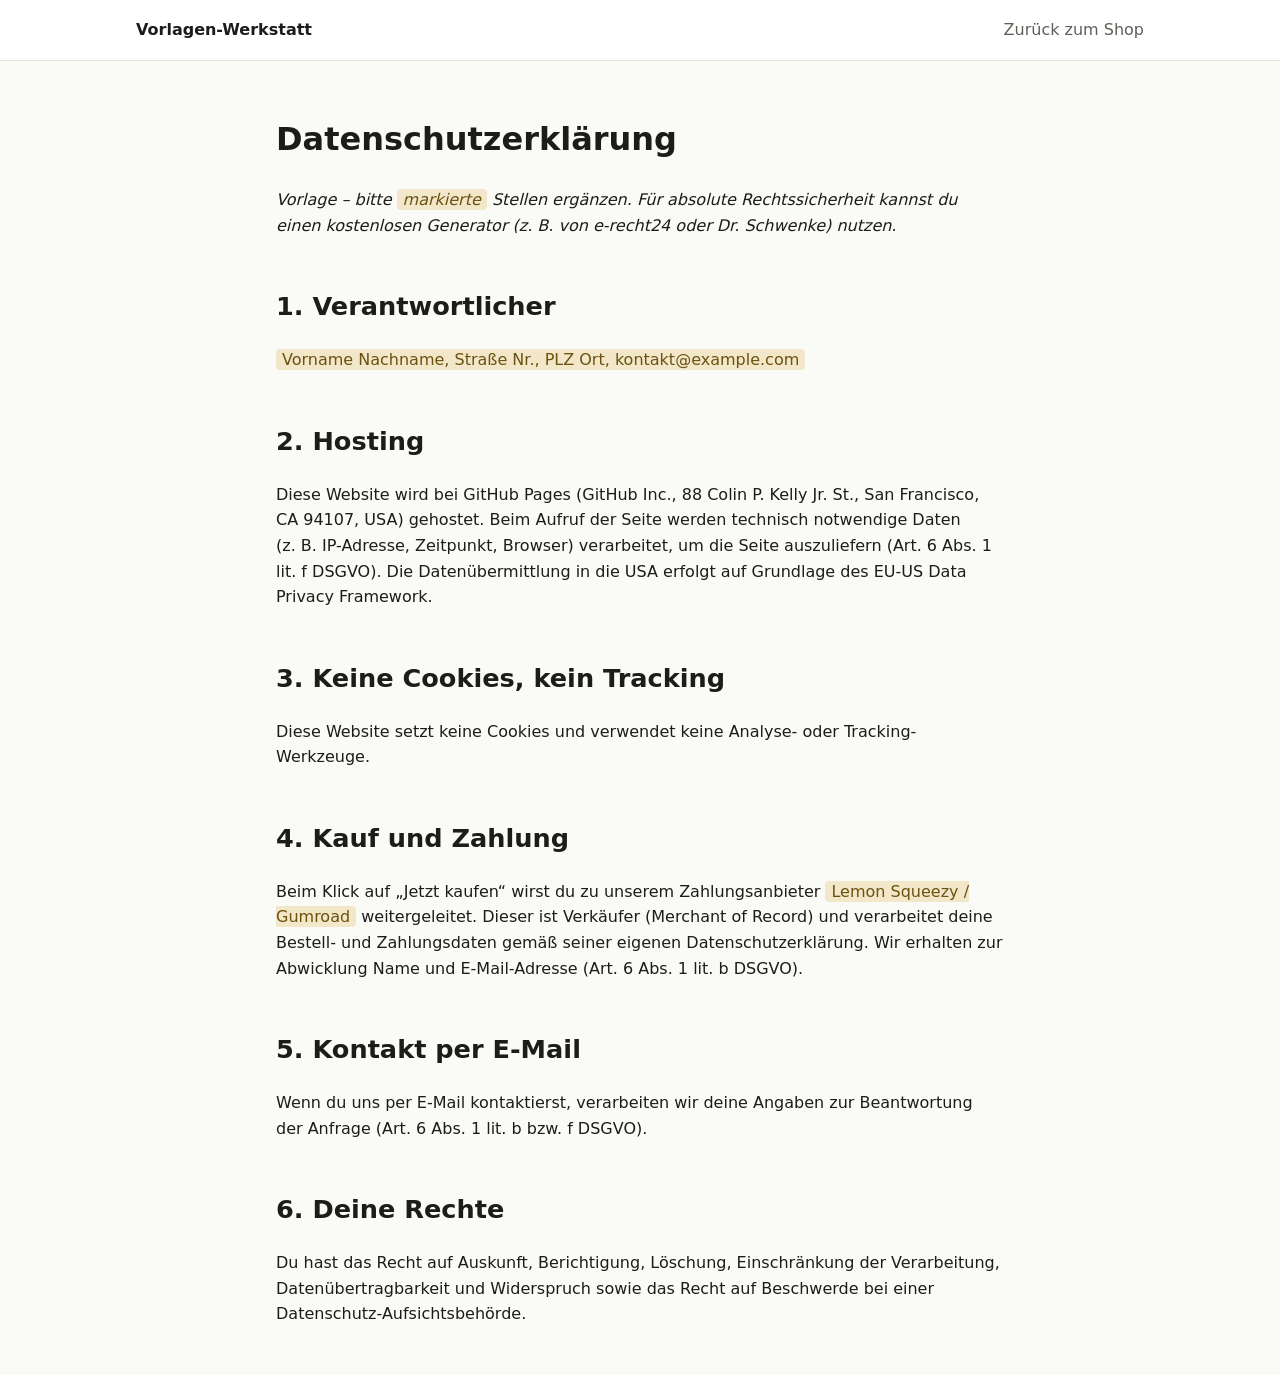
==== datenschutz.html @ 419aa128 "Digitalen Vorlagen-Shop mit Start-Anleitung anlegen Statische Verkaufsseite für digitale Produkte, k" ====
<!doctype html>
<html lang="de">
<head>
  <meta charset="utf-8">
  <meta name="viewport" content="width=device-width, initial-scale=1">
  <title>Datenschutz</title>
  <meta name="robots" content="noindex">
  <link rel="stylesheet" href="assets/style.css">
</head>
<body>
  <header class="topbar">
    <div class="wrap topbar-inner">
      <a class="logo" href="./" data-shop="name">Shop</a>
      <nav><a href="./">Zurück zum Shop</a></nav>
    </div>
  </header>

  <main class="wrap legal">
    <h1>Datenschutzerklärung</h1>
    <p><em>Vorlage – bitte <span class="todo">markierte</span> Stellen ergänzen. Für absolute Rechtssicherheit
      kannst du einen kostenlosen Generator (z.&nbsp;B. von e-recht24 oder Dr.&nbsp;Schwenke) nutzen.</em></p>

    <h2>1. Verantwortlicher</h2>
    <p><span class="todo">Vorname Nachname, Straße Nr., PLZ Ort, kontakt@example.com</span></p>

    <h2>2. Hosting</h2>
    <p>Diese Website wird bei GitHub Pages (GitHub Inc., 88 Colin P. Kelly Jr. St., San Francisco, CA 94107, USA)
      gehostet. Beim Aufruf der Seite werden technisch notwendige Daten (z.&nbsp;B. IP-Adresse, Zeitpunkt, Browser)
      verarbeitet, um die Seite auszuliefern (Art. 6 Abs. 1 lit. f DSGVO). Die Datenübermittlung in die USA erfolgt
      auf Grundlage des EU-US Data Privacy Framework.</p>

    <h2>3. Keine Cookies, kein Tracking</h2>
    <p>Diese Website setzt keine Cookies und verwendet keine Analyse- oder Tracking-Werkzeuge.</p>

    <h2>4. Kauf und Zahlung</h2>
    <p>Beim Klick auf „Jetzt kaufen“ wirst du zu unserem Zahlungsanbieter
      <span class="todo">Lemon Squeezy / Gumroad</span> weitergeleitet. Dieser ist Verkäufer
      (Merchant of Record) und verarbeitet deine Bestell- und Zahlungsdaten gemäß seiner eigenen
      Datenschutzerklärung. Wir erhalten zur Abwicklung Name und E-Mail-Adresse (Art. 6 Abs. 1 lit. b DSGVO).</p>

    <h2>5. Kontakt per E-Mail</h2>
    <p>Wenn du uns per E-Mail kontaktierst, verarbeiten wir deine Angaben zur Beantwortung der Anfrage
      (Art. 6 Abs. 1 lit. b bzw. f DSGVO).</p>

    <h2>6. Deine Rechte</h2>
    <p>Du hast das Recht auf Auskunft, Berichtigung, Löschung, Einschränkung der Verarbeitung,
      Datenübertragbarkeit und Widerspruch sowie das Recht auf Beschwerde bei einer Datenschutz-Aufsichtsbehörde.</p>
  </main>

  <script src="config.js"></script>
  <script src="assets/app.js"></script>
</body>
</html>
---- assets/style.css ----
:root {
  --bg: #fafaf7;
  --surface: #ffffff;
  --text: #1c1c1a;
  --muted: #5f5f5a;
  --border: #e6e4dc;
  --accent: #2f6b4f;
  --accent-text: #ffffff;
  --badge: #f2e7c9;
  --badge-text: #6b5210;
}
@media (prefers-color-scheme: dark) {
  :root {
    --bg: #141513;
    --surface: #1d1f1c;
    --text: #ecebe6;
    --muted: #a3a29b;
    --border: #2e302c;
    --accent: #6fbf95;
    --accent-text: #0f1a14;
    --badge: #3a3220;
    --badge-text: #f0d68a;
  }
}

* { box-sizing: border-box; }
html { scroll-behavior: smooth; }
body {
  margin: 0;
  background: var(--bg);
  color: var(--text);
  font: 16px/1.6 system-ui, -apple-system, "Segoe UI", Roboto, sans-serif;
}
a { color: var(--accent); }
.wrap { max-width: 1040px; margin: 0 auto; padding: 0 16px; }
.muted { color: var(--muted); }

.topbar { border-bottom: 1px solid var(--border); background: var(--surface); }
.topbar-inner { display: flex; justify-content: space-between; align-items: center; height: 60px; }
.logo { font-weight: 700; text-decoration: none; color: var(--text); }
.topbar nav a { margin-left: 20px; text-decoration: none; color: var(--muted); }

.hero { padding: 72px 0 48px; text-align: center; }
.hero h1 { font-size: clamp(1.9rem, 5vw, 3rem); line-height: 1.15; margin: 0 auto 16px; max-width: 760px; }
.lead { font-size: 1.15rem; color: var(--muted); max-width: 620px; margin: 0 auto 28px; }

h2 { font-size: 1.6rem; margin: 48px 0 20px; }

.grid { display: grid; grid-template-columns: repeat(auto-fill, minmax(280px, 1fr)); gap: 20px; }
.card {
  position: relative;
  display: flex; flex-direction: column;
  background: var(--surface);
  border: 1px solid var(--border);
  border-radius: 14px;
  padding: 24px;
}
.card h3 { margin: 8px 0 6px; font-size: 1.2rem; }
.card p { margin: 0 0 12px; }
.emoji { font-size: 2.2rem; }
.badge {
  position: absolute; top: 16px; right: 16px;
  background: var(--badge); color: var(--badge-text);
  font-size: .75rem; font-weight: 600; padding: 2px 10px; border-radius: 999px;
}
.features { padding-left: 18px; margin: 0 0 20px; color: var(--muted); font-size: .95rem; }
.card-foot { margin-top: auto; display: flex; justify-content: space-between; align-items: center; gap: 12px; }
.price { font-size: 1.4rem; font-weight: 700; }

.btn {
  display: inline-block; padding: 11px 22px; border-radius: 10px;
  font-weight: 600; text-decoration: none; border: 0;
}
.btn-primary { background: var(--accent); color: var(--accent-text); }
.btn-primary:hover { filter: brightness(1.08); }
.btn-disabled { background: var(--border); color: var(--muted); cursor: default; }

.trust {
  display: grid; grid-template-columns: repeat(auto-fit, minmax(200px, 1fr)); gap: 16px;
  margin-top: 48px;
}
.trust div { display: flex; flex-direction: column; padding: 16px; border: 1px solid var(--border); border-radius: 12px; background: var(--surface); }
.trust span { color: var(--muted); font-size: .92rem; }

.faq { border-bottom: 1px solid var(--border); padding: 14px 0; }
.faq summary { cursor: pointer; font-weight: 600; }
.faq p { margin: 8px 0 0; }

.footer { margin-top: 72px; border-top: 1px solid var(--border); padding: 24px 0; color: var(--muted); font-size: .9rem; }
.footer-inner { display: flex; flex-wrap: wrap; justify-content: space-between; gap: 12px; }

.legal { max-width: 760px; padding-top: 32px; padding-bottom: 32px; }
.legal .todo { background: var(--badge); color: var(--badge-text); padding: 1px 6px; border-radius: 4px; }
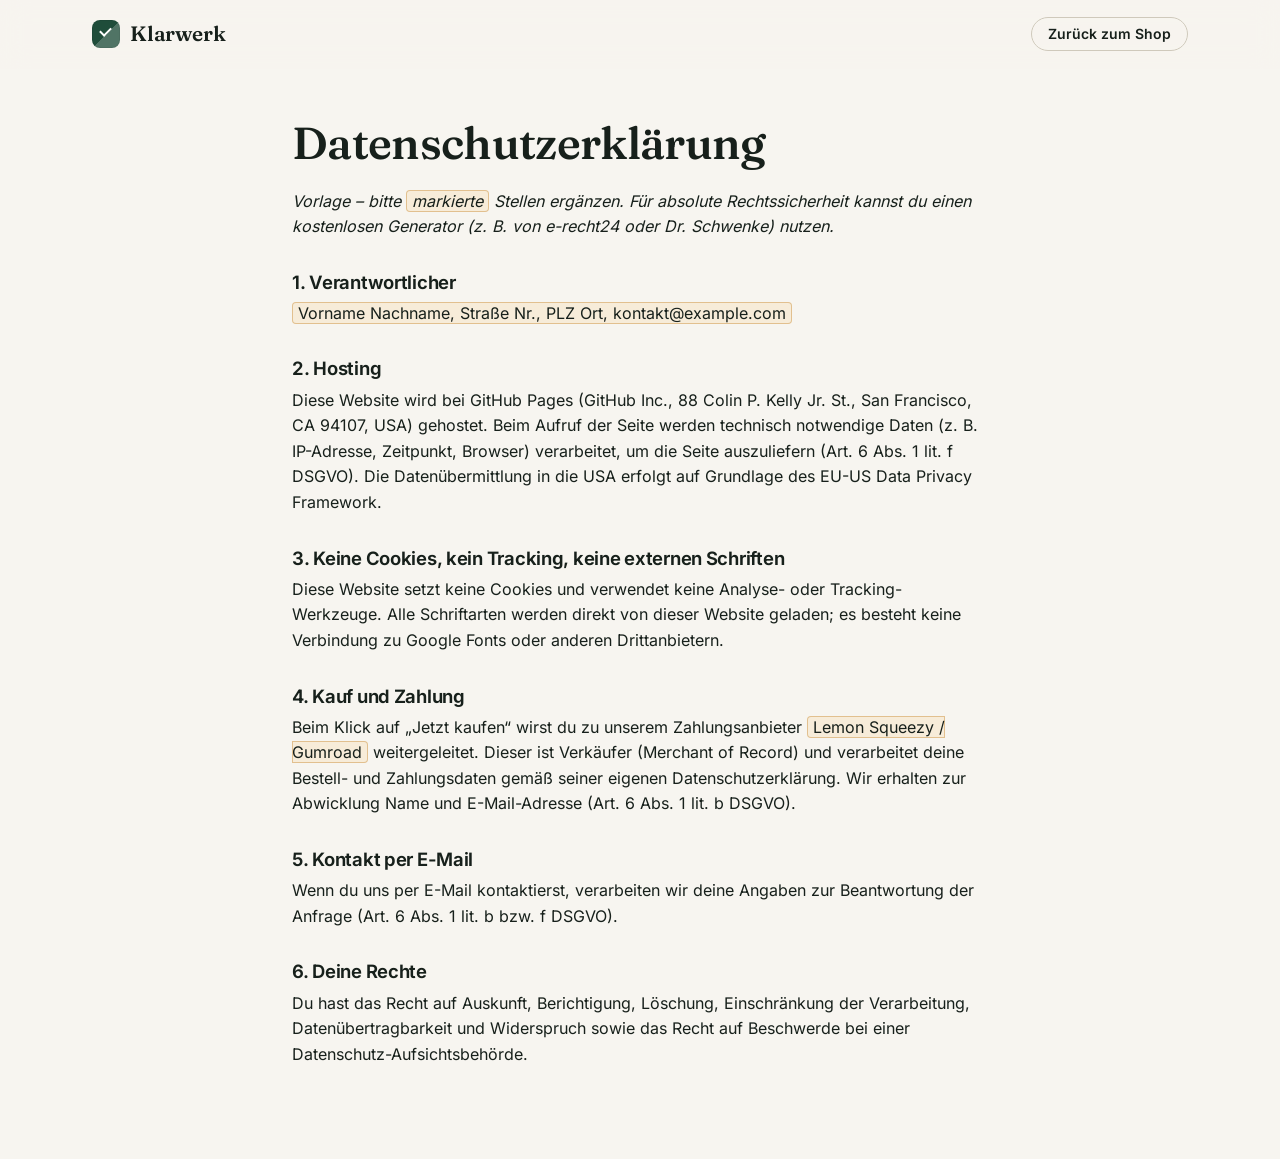
==== commit d2accc70: "Shop professionell überarbeiten, Produktlinie und Marketingstrategie ergänzen - Neues Design: eigene" ====
--- a/datenschutz.html
+++ b/datenschutz.html
@@ -5,13 +5,19 @@
   <meta name="viewport" content="width=device-width, initial-scale=1">
   <title>Datenschutz</title>
   <meta name="robots" content="noindex">
+  <link rel="icon" href="assets/favicon.svg" type="image/svg+xml">
   <link rel="stylesheet" href="assets/style.css">
 </head>
 <body>
   <header class="topbar">
     <div class="wrap topbar-inner">
-      <a class="logo" href="./" data-shop="name">Shop</a>
-      <nav><a href="./">Zurück zum Shop</a></nav>
+      <a class="brand" href="./">
+        <span class="brand-mark" aria-hidden="true"></span>
+        <span class="brand-name" data-shop="name">Shop</span>
+      </a>
+      <nav class="nav" aria-label="Hauptnavigation">
+        <a class="btn btn-small btn-ghost" href="./">Zurück zum Shop</a>
+      </nav>
     </div>
   </header>
 
@@ -29,8 +35,10 @@
       verarbeitet, um die Seite auszuliefern (Art. 6 Abs. 1 lit. f DSGVO). Die Datenübermittlung in die USA erfolgt
       auf Grundlage des EU-US Data Privacy Framework.</p>
 
-    <h2>3. Keine Cookies, kein Tracking</h2>
-    <p>Diese Website setzt keine Cookies und verwendet keine Analyse- oder Tracking-Werkzeuge.</p>
+    <h2>3. Keine Cookies, kein Tracking, keine externen Schriften</h2>
+    <p>Diese Website setzt keine Cookies und verwendet keine Analyse- oder Tracking-Werkzeuge.
+      Alle Schriftarten werden direkt von dieser Website geladen; es besteht keine Verbindung zu Google Fonts
+      oder anderen Drittanbietern.</p>
 
     <h2>4. Kauf und Zahlung</h2>
     <p>Beim Klick auf „Jetzt kaufen“ wirst du zu unserem Zahlungsanbieter
--- a/assets/style.css
+++ b/assets/style.css
@@ -1,93 +1,587 @@
+/* ============================================================
+   Schriften (lokal eingebunden – keine Verbindung zu Google)
+   ============================================================ */
+@font-face {
+  font-family: "Inter";
+  src: url("fonts/inter.woff2") format("woff2");
+  font-weight: 100 900;
+  font-style: normal;
+  font-display: swap;
+}
+@font-face {
+  font-family: "Fraunces";
+  src: url("fonts/fraunces.woff2") format("woff2");
+  font-weight: 100 900;
+  font-style: normal;
+  font-display: swap;
+}
+
+/* ============================================================
+   Farben
+   ============================================================ */
 :root {
-  --bg: #fafaf7;
+  --bg: #f7f5f0;
+  --bg-alt: #efece4;
   --surface: #ffffff;
-  --text: #1c1c1a;
-  --muted: #5f5f5a;
-  --border: #e6e4dc;
-  --accent: #2f6b4f;
+  --text: #17201b;
+  --muted: #5b625d;
+  --border: #e3dfd4;
+  --border-strong: #cfc9bb;
+  --accent: #1f4d3a;
+  --accent-hover: #173c2d;
   --accent-text: #ffffff;
-  --badge: #f2e7c9;
-  --badge-text: #6b5210;
-}
+  --accent-soft: #e2ece5;
+  --highlight: #c9862b;
+  --shadow: 0 1px 2px rgba(23, 32, 27, .04), 0 8px 24px -8px rgba(23, 32, 27, .12);
+  --shadow-lg: 0 2px 4px rgba(23, 32, 27, .04), 0 24px 48px -16px rgba(23, 32, 27, .22);
+  --radius: 16px;
+  --radius-sm: 10px;
+  --mock-bg: #ffffff;
+  --mock-line: #e8e5dc;
+  --mock-ink: #d9d5ca;
+
+  --green: #2f7a55;   --green-soft: #e3f0e8;
+  --blue: #2f63b8;    --blue-soft: #e4ecf8;
+  --amber: #c07d1f;   --amber-soft: #f7ecd9;
+  --rose: #bf4b62;    --rose-soft: #f8e4e8;
+  --violet: #6a4fb8;  --violet-soft: #ece7f8;
+  --teal: #1f7f80;    --teal-soft: #dff0ef;
+
+  color-scheme: light;
+}
+
 @media (prefers-color-scheme: dark) {
   :root {
-    --bg: #141513;
-    --surface: #1d1f1c;
-    --text: #ecebe6;
-    --muted: #a3a29b;
-    --border: #2e302c;
-    --accent: #6fbf95;
-    --accent-text: #0f1a14;
-    --badge: #3a3220;
-    --badge-text: #f0d68a;
+    --bg: #111513;
+    --bg-alt: #161b18;
+    --surface: #1b211e;
+    --text: #ebeee9;
+    --muted: #a2aaa4;
+    --border: #2a322d;
+    --border-strong: #3a443e;
+    --accent: #7cc9a0;
+    --accent-hover: #95d6b2;
+    --accent-text: #0d1a13;
+    --accent-soft: #1f2e26;
+    --highlight: #e0a650;
+    --shadow: 0 1px 2px rgba(0, 0, 0, .3), 0 8px 24px -8px rgba(0, 0, 0, .5);
+    --shadow-lg: 0 2px 4px rgba(0, 0, 0, .3), 0 24px 48px -16px rgba(0, 0, 0, .7);
+    --mock-bg: #222925;
+    --mock-line: #2f3833;
+    --mock-ink: #3b4640;
+
+    --green: #6cc497;   --green-soft: #1d2e25;
+    --blue: #7da6ec;    --blue-soft: #1c2536;
+    --amber: #e3ad5c;   --amber-soft: #302717;
+    --rose: #eb8c9f;    --rose-soft: #341f24;
+    --violet: #a894ea;  --violet-soft: #26203a;
+    --teal: #6cc9c9;    --teal-soft: #19302f;
+
+    color-scheme: dark;
   }
 }
 
-* { box-sizing: border-box; }
-html { scroll-behavior: smooth; }
+.c-green  { --c: var(--green);  --c-soft: var(--green-soft); }
+.c-blue   { --c: var(--blue);   --c-soft: var(--blue-soft); }
+.c-amber  { --c: var(--amber);  --c-soft: var(--amber-soft); }
+.c-rose   { --c: var(--rose);   --c-soft: var(--rose-soft); }
+.c-violet { --c: var(--violet); --c-soft: var(--violet-soft); }
+.c-teal   { --c: var(--teal);   --c-soft: var(--teal-soft); }
+
+/* ============================================================
+   Grundlagen
+   ============================================================ */
+*, *::before, *::after { box-sizing: border-box; }
+html { scroll-behavior: smooth; scroll-padding-top: 80px; -webkit-text-size-adjust: 100%; }
 body {
   margin: 0;
   background: var(--bg);
   color: var(--text);
-  font: 16px/1.6 system-ui, -apple-system, "Segoe UI", Roboto, sans-serif;
-}
-a { color: var(--accent); }
-.wrap { max-width: 1040px; margin: 0 auto; padding: 0 16px; }
+  font-family: "Inter", system-ui, -apple-system, "Segoe UI", Roboto, sans-serif;
+  font-size: 16px;
+  line-height: 1.6;
+  -webkit-font-smoothing: antialiased;
+  text-rendering: optimizeLegibility;
+}
+h1, h2, h3 { line-height: 1.15; margin: 0; letter-spacing: -0.015em; }
+h1, h2 { font-family: "Fraunces", Georgia, "Times New Roman", serif; font-weight: 560; }
+h3 { font-size: 1.12rem; font-weight: 650; }
+p { margin: 0; }
+a { color: var(--accent); text-underline-offset: 3px; }
+img, svg { display: block; max-width: 100%; }
+button { font: inherit; color: inherit; }
+[hidden] { display: none !important; }
+:focus-visible { outline: 2px solid var(--accent); outline-offset: 3px; border-radius: 6px; }
+
+.wrap { width: 100%; max-width: 1160px; margin: 0 auto; padding: 0 16px; }
+@media (min-width: 720px) { .wrap { padding: 0 32px; } }
 .muted { color: var(--muted); }
-
-.topbar { border-bottom: 1px solid var(--border); background: var(--surface); }
-.topbar-inner { display: flex; justify-content: space-between; align-items: center; height: 60px; }
-.logo { font-weight: 700; text-decoration: none; color: var(--text); }
-.topbar nav a { margin-left: 20px; text-decoration: none; color: var(--muted); }
-
-.hero { padding: 72px 0 48px; text-align: center; }
-.hero h1 { font-size: clamp(1.9rem, 5vw, 3rem); line-height: 1.15; margin: 0 auto 16px; max-width: 760px; }
-.lead { font-size: 1.15rem; color: var(--muted); max-width: 620px; margin: 0 auto 28px; }
-
-h2 { font-size: 1.6rem; margin: 48px 0 20px; }
-
-.grid { display: grid; grid-template-columns: repeat(auto-fill, minmax(280px, 1fr)); gap: 20px; }
-.card {
+.small { font-size: .875rem; }
+
+.kicker {
+  font-size: .78rem;
+  font-weight: 650;
+  letter-spacing: .12em;
+  text-transform: uppercase;
+  color: var(--accent);
+  margin-bottom: 12px;
+}
+
+/* ============================================================
+   Buttons
+   ============================================================ */
+.btn {
+  display: inline-flex;
+  align-items: center;
+  justify-content: center;
+  gap: 8px;
+  padding: 11px 20px;
+  border-radius: 999px;
+  border: 1px solid transparent;
+  font-weight: 600;
+  font-size: .95rem;
+  line-height: 1.2;
+  text-decoration: none;
+  cursor: pointer;
+  white-space: nowrap;
+  transition: background-color .15s, border-color .15s, transform .15s, box-shadow .15s;
+}
+.btn-small { padding: 8px 16px; font-size: .875rem; }
+.btn-large { padding: 14px 26px; font-size: 1rem; }
+.btn-primary { background: var(--accent); color: var(--accent-text); box-shadow: 0 6px 16px -8px var(--accent); }
+.btn-primary:hover { background: var(--accent-hover); transform: translateY(-1px); }
+.btn-ghost { background: transparent; color: var(--text); border-color: var(--border-strong); }
+.btn-ghost:hover { border-color: var(--text); }
+.btn-light { background: #ffffff; color: #173c2d; }
+.btn-light:hover { background: #f1f5f2; transform: translateY(-1px); }
+.btn-disabled { background: var(--bg-alt); color: var(--muted); border-color: var(--border); cursor: not-allowed; box-shadow: none; }
+
+/* ============================================================
+   Hinweis bei Tippfehler in config.js
+   ============================================================ */
+.config-error {
+  background: #fdecec;
+  color: #7a1c1c;
+  border-bottom: 1px solid #f2b8b8;
+  padding: 12px 16px;
+  font-size: .92rem;
+  text-align: center;
+}
+.config-error ul { text-align: left; max-width: 720px; margin: 8px auto 0; }
+
+/* ============================================================
+   Kopfzeile
+   ============================================================ */
+.topbar {
+  position: sticky;
+  top: 0;
+  z-index: 20;
+  background: color-mix(in srgb, var(--bg) 82%, transparent);
+  -webkit-backdrop-filter: saturate(1.4) blur(14px);
+  backdrop-filter: saturate(1.4) blur(14px);
+  border-bottom: 1px solid transparent;
+  transition: border-color .2s;
+}
+.topbar.scrolled { border-bottom-color: var(--border); }
+.topbar-inner { display: flex; align-items: center; justify-content: space-between; height: 68px; gap: 16px; }
+
+.brand { display: inline-flex; align-items: center; gap: 10px; text-decoration: none; color: var(--text); min-width: 0; }
+.brand-mark {
+  width: 28px; height: 28px; flex: none;
+  border-radius: 8px;
+  background:
+    linear-gradient(135deg, transparent 50%, rgba(255,255,255,.22) 50%),
+    var(--accent);
+  box-shadow: inset 0 0 0 1px rgba(0,0,0,.06);
   position: relative;
+}
+.brand-mark::after {
+  content: "";
+  position: absolute; left: 8px; top: 7px;
+  width: 11px; height: 7px;
+  border-left: 2.5px solid var(--accent-text);
+  border-bottom: 2.5px solid var(--accent-text);
+  transform: rotate(-45deg);
+}
+.brand-name { font-family: "Fraunces", Georgia, serif; font-size: 1.3rem; font-weight: 600; letter-spacing: -0.01em; }
+.brand-tag {
+  font-size: .78rem; color: var(--muted);
+  padding-left: 10px; border-left: 1px solid var(--border-strong);
+  white-space: nowrap;
+}
+
+.nav { display: flex; align-items: center; gap: 28px; }
+.nav a:not(.btn) { color: var(--muted); text-decoration: none; font-weight: 500; font-size: .95rem; }
+.nav a:not(.btn):hover { color: var(--text); }
+@media (max-width: 760px) {
+  .nav a:not(.btn), .brand-tag { display: none; }
+}
+
+/* ============================================================
+   Startbereich
+   ============================================================ */
+.hero { position: relative; padding: 56px 0 72px; overflow: hidden; }
+.hero::before {
+  content: "";
+  position: absolute; inset: -40% -10% auto auto;
+  width: 720px; height: 720px;
+  background: radial-gradient(closest-side, var(--accent-soft), transparent);
+  opacity: .9;
+  pointer-events: none;
+}
+.hero-grid { position: relative; display: grid; gap: 48px; align-items: center; }
+@media (min-width: 960px) {
+  .hero { padding: 88px 0 104px; }
+  .hero-grid { grid-template-columns: 1.05fr 1fr; gap: 56px; }
+}
+
+.eyebrow {
+  display: inline-flex; align-items: center; gap: 8px;
+  padding: 6px 14px 6px 10px;
+  border-radius: 999px;
+  background: var(--surface);
+  border: 1px solid var(--border);
+  font-size: .85rem; font-weight: 550;
+  margin-bottom: 24px;
+  box-shadow: var(--shadow);
+}
+.eyebrow::before {
+  content: "";
+  width: 8px; height: 8px; border-radius: 50%;
+  background: var(--highlight);
+  box-shadow: 0 0 0 4px color-mix(in srgb, var(--highlight) 25%, transparent);
+}
+.hero h1 { font-size: clamp(2.4rem, 6.2vw, 4.1rem); font-weight: 540; letter-spacing: -0.025em; }
+.hero h1 em { display: block; font-style: italic; font-weight: 420; color: var(--accent); }
+.lead { font-size: clamp(1.05rem, 1.6vw, 1.2rem); color: var(--muted); margin-top: 22px; max-width: 560px; }
+.hero-ctas { display: flex; flex-wrap: wrap; gap: 12px; margin-top: 32px; }
+.hero-points { display: flex; flex-wrap: wrap; gap: 8px 22px; list-style: none; padding: 0; margin: 28px 0 0; color: var(--muted); font-size: .92rem; }
+.hero-points li { display: inline-flex; align-items: center; gap: 8px; }
+.hero-points li::before {
+  content: "";
+  width: 16px; height: 16px; border-radius: 50%;
+  background: var(--accent-soft) no-repeat center / 10px;
+  background-image: url("data:image/svg+xml,%3Csvg xmlns='http://www.w3.org/2000/svg' viewBox='0 0 24 24' fill='none' stroke='%232f7a55' stroke-width='3.5' stroke-linecap='round' stroke-linejoin='round'%3E%3Cpath d='M5 12l4 4L19 6'/%3E%3C/svg%3E");
+}
+
+.hero-visual { position: relative; height: 380px; }
+@media (min-width: 560px) { .hero-visual { height: 440px; } }
+.float { position: absolute; filter: drop-shadow(0 24px 40px rgba(23, 32, 27, .16)); }
+.float .mock { box-shadow: none; }
+.float-a { left: 0; top: 30px; width: 78%; transform: rotate(-2deg); }
+.float-b { right: 0; top: 0; width: 46%; transform: rotate(3deg); }
+.float-c { right: 6%; bottom: 0; width: 42%; transform: rotate(-3deg); }
+@media (prefers-reduced-motion: no-preference) {
+  .float { animation: bob 7s ease-in-out infinite; }
+  .float-b { animation-delay: -2.3s; }
+  .float-c { animation-delay: -4.6s; }
+  @keyframes bob { 50% { translate: 0 -8px; } }
+}
+
+/* ============================================================
+   Gezeichnete Produktvorschauen
+   ============================================================ */
+.mock {
+  --c: var(--green); --c-soft: var(--green-soft);
+  background: var(--mock-bg);
+  border: 1px solid var(--border);
+  border-radius: 12px;
+  overflow: hidden;
+  box-shadow: var(--shadow);
+  width: 100%;
+}
+.mock.c-green  { --c: var(--green);  --c-soft: var(--green-soft); }
+.mock.c-blue   { --c: var(--blue);   --c-soft: var(--blue-soft); }
+.mock.c-amber  { --c: var(--amber);  --c-soft: var(--amber-soft); }
+.mock.c-rose   { --c: var(--rose);   --c-soft: var(--rose-soft); }
+.mock.c-violet { --c: var(--violet); --c-soft: var(--violet-soft); }
+.mock.c-teal   { --c: var(--teal);   --c-soft: var(--teal-soft); }
+
+.mock-bar { display: flex; gap: 5px; padding: 9px 11px; border-bottom: 1px solid var(--mock-line); background: color-mix(in srgb, var(--c-soft) 55%, var(--mock-bg)); }
+.mock-bar i { width: 7px; height: 7px; border-radius: 50%; background: var(--mock-ink); }
+.mock-body { padding: 14px; }
+
+/* Tabelle */
+.mock-table { display: grid; grid-template-columns: 1.6fr 1fr 1fr .9fr; gap: 5px; }
+.mock-table span { height: 11px; border-radius: 3px; background: var(--mock-line); }
+.mock-table span.head { background: var(--c); opacity: .85; }
+.mock-table span.num { background: var(--c-soft); box-shadow: inset 0 0 0 1px color-mix(in srgb, var(--c) 30%, transparent); }
+.mock-chart { display: flex; align-items: flex-end; gap: 7px; height: 70px; margin-top: 14px; padding-top: 6px; border-top: 1px dashed var(--mock-line); }
+.mock-chart span { flex: 1; border-radius: 4px 4px 2px 2px; background: linear-gradient(to top, var(--c), color-mix(in srgb, var(--c) 55%, var(--mock-bg))); }
+
+/* Dokument */
+.mock-doc .line { height: 9px; border-radius: 3px; background: var(--mock-line); margin-bottom: 8px; }
+.mock-doc .line.title { width: 55%; height: 14px; background: var(--c); opacity: .9; margin-bottom: 10px; }
+.mock-doc .line.short { width: 35%; }
+.mock-doc .line.medium { width: 70%; }
+.mock-doc-box { border: 1px solid var(--mock-line); border-radius: 8px; padding: 9px; margin: 12px 0; background: color-mix(in srgb, var(--c-soft) 45%, var(--mock-bg)); }
+.doc-row { display: flex; justify-content: space-between; gap: 10px; margin: 4px 0; }
+.doc-row span { height: 8px; border-radius: 3px; background: var(--mock-ink); width: 55%; }
+.doc-row span.num { width: 18%; background: var(--c); opacity: .75; }
+
+/* Board */
+.mock-cols { display: grid; grid-template-columns: repeat(3, 1fr); gap: 8px; }
+.mock-cols .col { display: flex; flex-direction: column; gap: 6px; padding: 7px; background: var(--bg-alt); border-radius: 8px; min-height: 120px; }
+.col-head { height: 8px; width: 60%; border-radius: 3px; background: var(--c); opacity: .85; margin-bottom: 2px; }
+.card-mini { height: 26px; border-radius: 5px; background: var(--mock-bg); border: 1px solid var(--mock-line); }
+.card-mini.done { background: var(--c-soft); border-color: color-mix(in srgb, var(--c) 30%, transparent); }
+
+/* Social */
+.mock-grid { display: grid; grid-template-columns: repeat(3, 1fr); gap: 5px; }
+.mock-grid .tile { aspect-ratio: 1; border-radius: 5px; }
+.mock-grid .t0 { background: var(--c); opacity: .9; }
+.mock-grid .t1 { background: var(--c-soft); }
+.mock-grid .t2 { background: linear-gradient(135deg, var(--c-soft), color-mix(in srgb, var(--c) 45%, var(--mock-bg))); }
+
+/* Chat */
+.mock-chat .mock-body { display: flex; flex-direction: column; gap: 7px; }
+.bubble { height: 20px; width: 62%; border-radius: 10px; }
+.bubble.me { align-self: flex-end; background: var(--c); opacity: .9; border-bottom-right-radius: 3px; }
+.bubble.ai { background: var(--bg-alt); border: 1px solid var(--mock-line); border-bottom-left-radius: 3px; }
+.bubble.long { height: 38px; width: 80%; }
+.bubble.short { width: 40%; }
+.chat-input { margin-top: 6px; height: 24px; border-radius: 999px; border: 1px solid var(--mock-line); display: flex; justify-content: flex-end; padding: 3px; }
+.chat-input span { width: 18px; border-radius: 50%; background: var(--c); }
+
+/* ============================================================
+   "Funktioniert mit"
+   ============================================================ */
+.works { border-block: 1px solid var(--border); background: var(--surface); }
+.works-inner { display: flex; flex-wrap: wrap; align-items: center; justify-content: center; gap: 14px 32px; padding-block: 22px; }
+.works-label { font-size: .8rem; font-weight: 600; letter-spacing: .1em; text-transform: uppercase; color: var(--muted); }
+.works-list { display: flex; flex-wrap: wrap; justify-content: center; gap: 10px 28px; list-style: none; margin: 0; padding: 0; }
+.works-list li { font-weight: 650; color: var(--text); opacity: .72; font-size: 1.02rem; letter-spacing: -0.01em; }
+
+/* ============================================================
+   Abschnitte
+   ============================================================ */
+.section { padding: 80px 0; }
+@media (min-width: 960px) { .section { padding: 112px 0; } }
+.section-alt { background: var(--bg-alt); }
+.section-head { max-width: 640px; margin: 0 auto 48px; text-align: center; }
+.section-head h2 { font-size: clamp(1.9rem, 4vw, 2.8rem); }
+.section-head-left { text-align: left; margin: 0; }
+.section-head-left .muted { margin-top: 16px; }
+
+/* Vorteile */
+.benefits { display: grid; gap: 20px; }
+@media (min-width: 820px) { .benefits { grid-template-columns: repeat(3, 1fr); gap: 24px; } }
+.benefit { background: var(--surface); border: 1px solid var(--border); border-radius: var(--radius); padding: 28px; }
+.benefit h3 { margin: 18px 0 8px; }
+.benefit p { color: var(--muted); }
+.benefit-icon { width: 44px; height: 44px; border-radius: 12px; background: var(--accent-soft); display: grid; place-items: center; }
+.benefit-icon svg { width: 22px; height: 22px; fill: none; stroke: var(--accent); stroke-width: 2; stroke-linecap: round; stroke-linejoin: round; }
+
+/* Filter */
+.filters { display: flex; flex-wrap: wrap; justify-content: center; gap: 8px; margin: -16px 0 36px; }
+.filter {
+  padding: 8px 16px; border-radius: 999px;
+  border: 1px solid var(--border-strong); background: var(--surface);
+  color: var(--muted); font-weight: 550; font-size: .9rem; cursor: pointer;
+  transition: all .15s;
+}
+.filter:hover { color: var(--text); border-color: var(--text); }
+.filter.active { background: var(--text); border-color: var(--text); color: var(--bg); }
+
+/* Produktkarten */
+.products { display: grid; gap: 24px; grid-template-columns: repeat(auto-fill, minmax(min(100%, 320px), 1fr)); }
+.product {
   display: flex; flex-direction: column;
   background: var(--surface);
   border: 1px solid var(--border);
-  border-radius: 14px;
-  padding: 24px;
-}
-.card h3 { margin: 8px 0 6px; font-size: 1.2rem; }
-.card p { margin: 0 0 12px; }
-.emoji { font-size: 2.2rem; }
+  border-radius: var(--radius);
+  overflow: hidden;
+  transition: transform .2s, box-shadow .2s, border-color .2s;
+}
+.product:hover { transform: translateY(-3px); box-shadow: var(--shadow-lg); border-color: var(--border-strong); }
+.product-visual {
+  position: relative;
+  display: block; width: 100%;
+  padding: 32px 36px 0;
+  background: linear-gradient(160deg, var(--c-soft), color-mix(in srgb, var(--c-soft) 40%, var(--surface)));
+  border: 0; border-bottom: 1px solid var(--border);
+  cursor: pointer;
+  height: 220px;
+  overflow: hidden;
+  text-align: left;
+}
+.product-visual .mock { border-bottom-left-radius: 0; border-bottom-right-radius: 0; transition: transform .3s; }
+.product:hover .product-visual .mock { transform: translateY(-4px); }
 .badge {
-  position: absolute; top: 16px; right: 16px;
-  background: var(--badge); color: var(--badge-text);
-  font-size: .75rem; font-weight: 600; padding: 2px 10px; border-radius: 999px;
-}
-.features { padding-left: 18px; margin: 0 0 20px; color: var(--muted); font-size: .95rem; }
-.card-foot { margin-top: auto; display: flex; justify-content: space-between; align-items: center; gap: 12px; }
-.price { font-size: 1.4rem; font-weight: 700; }
-
-.btn {
-  display: inline-block; padding: 11px 22px; border-radius: 10px;
-  font-weight: 600; text-decoration: none; border: 0;
-}
-.btn-primary { background: var(--accent); color: var(--accent-text); }
-.btn-primary:hover { filter: brightness(1.08); }
-.btn-disabled { background: var(--border); color: var(--muted); cursor: default; }
-
-.trust {
-  display: grid; grid-template-columns: repeat(auto-fit, minmax(200px, 1fr)); gap: 16px;
-  margin-top: 48px;
-}
-.trust div { display: flex; flex-direction: column; padding: 16px; border: 1px solid var(--border); border-radius: 12px; background: var(--surface); }
-.trust span { color: var(--muted); font-size: .92rem; }
-
-.faq { border-bottom: 1px solid var(--border); padding: 14px 0; }
-.faq summary { cursor: pointer; font-weight: 600; }
-.faq p { margin: 8px 0 0; }
-
-.footer { margin-top: 72px; border-top: 1px solid var(--border); padding: 24px 0; color: var(--muted); font-size: .9rem; }
-.footer-inner { display: flex; flex-wrap: wrap; justify-content: space-between; gap: 12px; }
-
-.legal { max-width: 760px; padding-top: 32px; padding-bottom: 32px; }
-.legal .todo { background: var(--badge); color: var(--badge-text); padding: 1px 6px; border-radius: 4px; }
+  position: absolute; top: 14px; right: 14px;
+  padding: 4px 11px; border-radius: 999px;
+  background: var(--surface); color: var(--text);
+  font-size: .75rem; font-weight: 650;
+  box-shadow: var(--shadow);
+}
+.product-body { display: flex; flex-direction: column; flex: 1; padding: 22px 24px 24px; }
+.product-cat { font-size: .78rem; font-weight: 650; letter-spacing: .08em; text-transform: uppercase; color: var(--c); margin-bottom: 6px; }
+.product-body h3 { font-size: 1.22rem; margin-bottom: 6px; }
+.product-foot { display: flex; align-items: center; justify-content: space-between; gap: 12px; margin-top: auto; padding-top: 22px; }
+.price-box { display: flex; flex-direction: column; line-height: 1.1; }
+.price { font-size: 1.5rem; font-weight: 700; letter-spacing: -0.02em; }
+.price-note { font-size: .75rem; color: var(--muted); margin-top: 3px; }
+
+/* Paket */
+.bundle {
+  position: relative;
+  display: grid; gap: 36px;
+  padding: 40px 28px;
+  border-radius: 24px;
+  background:
+    radial-gradient(600px 300px at 90% 0%, rgba(255,255,255,.12), transparent 70%),
+    linear-gradient(145deg, #1f4d3a, #143328);
+  color: #eef4f0;
+  overflow: hidden;
+}
+@media (min-width: 900px) { .bundle { grid-template-columns: 1.4fr 1fr; padding: 56px; align-items: center; } }
+.bundle h2 { font-size: clamp(2rem, 4vw, 2.8rem); color: #ffffff; }
+.kicker-light { color: #f1c27d; }
+.bundle-text { color: #c5d6cc; margin-top: 12px; max-width: 520px; }
+.bundle-list { list-style: none; padding: 0; margin: 24px 0 0; display: grid; gap: 2px; max-width: 520px; }
+.bundle-list li { display: flex; justify-content: space-between; gap: 16px; padding: 9px 0; border-bottom: 1px solid rgba(255,255,255,.12); font-size: .95rem; }
+.bundle-list li span:first-child { display: flex; align-items: center; gap: 10px; }
+.bundle-list li span:first-child::before {
+  content: ""; flex: none; width: 16px; height: 16px; border-radius: 50%;
+  background: rgba(255,255,255,.14) no-repeat center / 10px;
+  background-image: url("data:image/svg+xml,%3Csvg xmlns='http://www.w3.org/2000/svg' viewBox='0 0 24 24' fill='none' stroke='%23ffffff' stroke-width='3.5' stroke-linecap='round' stroke-linejoin='round'%3E%3Cpath d='M5 12l4 4L19 6'/%3E%3C/svg%3E");
+}
+.bundle-item-price { color: #9fb8aa; font-variant-numeric: tabular-nums; }
+.bundle-offer {
+  display: flex; flex-direction: column; align-items: flex-start;
+  padding: 28px; border-radius: 18px;
+  background: rgba(255,255,255,.07);
+  border: 1px solid rgba(255,255,255,.14);
+}
+@media (min-width: 900px) { .bundle-offer { align-items: center; text-align: center; padding: 36px; } }
+.save-pill { display: inline-block; padding: 5px 12px; border-radius: 999px; background: #f1c27d; color: #3a2708; font-size: .82rem; font-weight: 700; }
+.bundle-compare { color: #9fb8aa; margin-top: 14px; font-size: .95rem; }
+.bundle-price { font-family: "Fraunces", Georgia, serif; font-size: 3.6rem; font-weight: 560; line-height: 1; margin-top: 6px; color: #ffffff; letter-spacing: -0.03em; }
+.price-note-light { color: #9fb8aa; margin: 6px 0 22px; }
+.bundle .btn-disabled { background: rgba(255,255,255,.12); color: #c5d6cc; border-color: transparent; }
+
+/* Schritte */
+.steps { list-style: none; padding: 0; margin: 0; display: grid; gap: 20px; counter-reset: none; }
+@media (min-width: 820px) { .steps { grid-template-columns: repeat(3, 1fr); gap: 24px; } }
+.steps li { position: relative; padding: 28px; border-radius: var(--radius); border: 1px dashed var(--border-strong); }
+.step-num {
+  display: inline-grid; place-items: center;
+  width: 40px; height: 40px; border-radius: 50%;
+  background: var(--accent); color: var(--accent-text);
+  font-family: "Fraunces", Georgia, serif; font-size: 1.2rem; font-weight: 600;
+  margin-bottom: 18px;
+}
+.steps h3 { margin-bottom: 8px; }
+.steps p { color: var(--muted); }
+
+/* Kundenstimmen */
+.testimonials { display: grid; gap: 20px; grid-template-columns: repeat(auto-fill, minmax(min(100%, 300px), 1fr)); }
+.testimonial { margin: 0; padding: 28px; background: var(--surface); border: 1px solid var(--border); border-radius: var(--radius); }
+.testimonial blockquote { margin: 0 0 16px; font-family: "Fraunces", Georgia, serif; font-size: 1.15rem; line-height: 1.45; }
+.testimonial figcaption { font-size: .9rem; }
+
+/* Gratis-Vorlage */
+.freebie {
+  display: grid; gap: 32px; align-items: center;
+  padding: 32px 24px;
+  border-radius: 24px;
+  background: var(--amber-soft);
+  border: 1px solid color-mix(in srgb, var(--amber) 25%, transparent);
+}
+@media (min-width: 860px) { .freebie { grid-template-columns: 1fr 1.3fr; padding: 48px 56px; gap: 56px; } }
+.freebie-visual { max-width: 380px; width: 100%; margin: 0 auto; transform: rotate(-2deg); }
+.freebie h2 { font-size: clamp(1.7rem, 3.4vw, 2.4rem); margin-bottom: 12px; }
+.freebie .kicker { color: var(--amber); }
+.freebie .muted { margin-bottom: 24px; max-width: 520px; }
+
+/* FAQ */
+.faq-wrap { display: grid; gap: 40px; }
+@media (min-width: 900px) { .faq-wrap { grid-template-columns: 1fr 1.6fr; gap: 72px; } }
+.faq { border-bottom: 1px solid var(--border); }
+.faq:first-child { border-top: 1px solid var(--border); }
+.faq summary {
+  display: flex; justify-content: space-between; align-items: center; gap: 16px;
+  padding: 20px 0;
+  cursor: pointer; list-style: none;
+  font-weight: 600; font-size: 1.04rem;
+}
+.faq summary::-webkit-details-marker { display: none; }
+.faq summary::after {
+  content: ""; flex: none;
+  width: 12px; height: 12px;
+  border-right: 2px solid var(--muted); border-bottom: 2px solid var(--muted);
+  transform: rotate(45deg) translate(-3px, -3px);
+  transition: transform .2s;
+}
+.faq[open] summary::after { transform: rotate(-135deg) translate(-3px, -3px); }
+.faq p { padding: 0 0 22px; max-width: 640px; }
+
+/* Fußzeile */
+.footer { border-top: 1px solid var(--border); padding: 48px 0 28px; background: var(--surface); }
+.footer-inner { display: flex; flex-wrap: wrap; justify-content: space-between; gap: 24px; }
+.footer-inner .small { margin-top: 10px; }
+.footer-links { display: flex; flex-wrap: wrap; gap: 12px 28px; align-items: flex-start; }
+.footer-links a { color: var(--muted); text-decoration: none; font-size: .95rem; }
+.footer-links a:hover { color: var(--text); }
+.footer-bottom { margin-top: 36px; padding-top: 20px; border-top: 1px solid var(--border); }
+
+/* ============================================================
+   Produktdetails (Dialog)
+   ============================================================ */
+.modal {
+  width: min(880px, calc(100% - 24px));
+  max-height: calc(100dvh - 24px);
+  padding: 0;
+  border: 1px solid var(--border);
+  border-radius: 22px;
+  background: var(--surface);
+  color: var(--text);
+  box-shadow: var(--shadow-lg);
+  overflow: auto;
+}
+.modal::backdrop { background: rgba(10, 16, 12, .55); -webkit-backdrop-filter: blur(4px); backdrop-filter: blur(4px); }
+@media (prefers-reduced-motion: no-preference) {
+  .modal[open] { animation: pop .22s ease-out; }
+  @keyframes pop { from { opacity: 0; transform: translateY(12px) scale(.98); } }
+}
+.modal-inner { position: relative; display: grid; }
+@media (min-width: 760px) { .modal-inner { grid-template-columns: 1fr 1.25fr; } }
+.modal-close {
+  position: absolute; top: 12px; right: 12px; z-index: 2;
+  width: 38px; height: 38px; border-radius: 50%;
+  border: 1px solid var(--border); background: var(--surface);
+  font-size: 1.5rem; line-height: 1; cursor: pointer;
+}
+.modal-close:hover { border-color: var(--text); }
+.modal-visual { padding: 40px 32px; background: linear-gradient(160deg, var(--c-soft), color-mix(in srgb, var(--c-soft) 40%, var(--surface))); display: grid; place-items: center; }
+.modal-visual .mock { max-width: 320px; }
+@media (max-width: 759px) {
+  .modal-visual { padding: 28px 24px; }
+  .modal-visual .mock { max-width: 220px; }
+}
+.modal-body h2:focus { outline: none; }
+.modal-body { padding: 36px 28px 28px; }
+@media (min-width: 760px) { .modal-body { padding: 44px 40px 36px; } }
+.modal-body h2 { font-size: 1.9rem; margin-bottom: 12px; padding-right: 32px; }
+.modal-sub { font-size: .95rem; margin: 24px 0 10px; }
+.check-list { list-style: none; padding: 0; margin: 0; display: grid; gap: 8px; }
+.check-list li { position: relative; padding-left: 28px; }
+.check-list li::before {
+  content: ""; position: absolute; left: 0; top: 4px;
+  width: 18px; height: 18px; border-radius: 50%;
+  background: var(--accent-soft) no-repeat center / 11px;
+  background-image: url("data:image/svg+xml,%3Csvg xmlns='http://www.w3.org/2000/svg' viewBox='0 0 24 24' fill='none' stroke='%232f7a55' stroke-width='3.5' stroke-linecap='round' stroke-linejoin='round'%3E%3Cpath d='M5 12l4 4L19 6'/%3E%3C/svg%3E");
+}
+.formats { display: flex; flex-wrap: wrap; gap: 6px; margin-top: 22px; }
+.chip { padding: 4px 10px; border-radius: 6px; background: var(--bg-alt); border: 1px solid var(--border); font-size: .8rem; font-weight: 550; color: var(--muted); }
+.modal-foot { display: flex; flex-wrap: wrap; align-items: center; justify-content: space-between; gap: 16px; margin-top: 28px; padding-top: 22px; border-top: 1px solid var(--border); }
+.modal-foot .price { font-size: 1.9rem; }
+
+/* ============================================================
+   Rechtliche Seiten
+   ============================================================ */
+.legal { max-width: 760px; padding-top: 48px; padding-bottom: 80px; }
+.legal h1 { font-size: clamp(2rem, 5vw, 2.8rem); margin-bottom: 20px; }
+.legal h2 { font-family: "Inter", system-ui, sans-serif; font-size: 1.15rem; font-weight: 650; margin: 32px 0 8px; }
+.legal p { margin-bottom: 12px; }
+.legal .todo { background: var(--amber-soft); color: var(--text); padding: 1px 6px; border-radius: 4px; box-shadow: inset 0 0 0 1px color-mix(in srgb, var(--amber) 40%, transparent); }
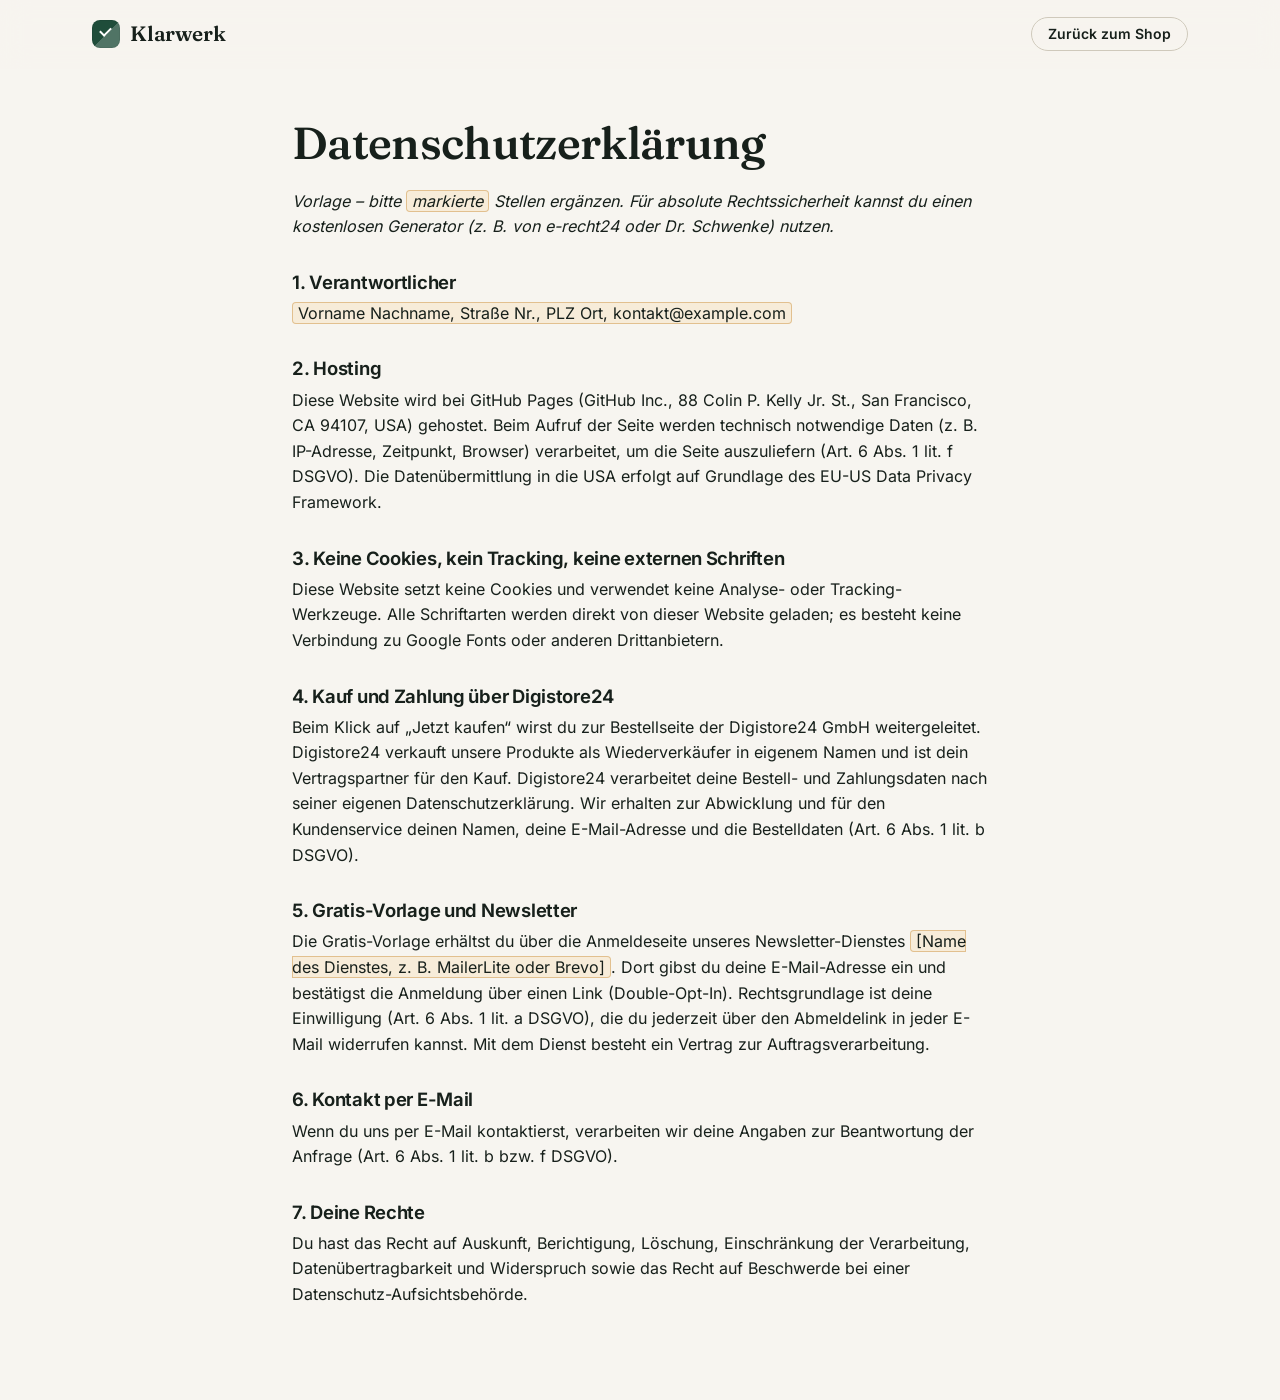
==== commit cc2c973b: "Auf Digistore24 umstellen, Produktbeschreibungen an fertige Produkte anpassen - Verkauf über Digisto" ====
--- a/datenschutz.html
+++ b/datenschutz.html
@@ -40,17 +40,24 @@
       Alle Schriftarten werden direkt von dieser Website geladen; es besteht keine Verbindung zu Google Fonts
       oder anderen Drittanbietern.</p>
 
-    <h2>4. Kauf und Zahlung</h2>
-    <p>Beim Klick auf „Jetzt kaufen“ wirst du zu unserem Zahlungsanbieter
-      <span class="todo">Lemon Squeezy / Gumroad</span> weitergeleitet. Dieser ist Verkäufer
-      (Merchant of Record) und verarbeitet deine Bestell- und Zahlungsdaten gemäß seiner eigenen
-      Datenschutzerklärung. Wir erhalten zur Abwicklung Name und E-Mail-Adresse (Art. 6 Abs. 1 lit. b DSGVO).</p>
+    <h2>4. Kauf und Zahlung über Digistore24</h2>
+    <p>Beim Klick auf „Jetzt kaufen“ wirst du zur Bestellseite der Digistore24 GmbH weitergeleitet. Digistore24 verkauft
+      unsere Produkte als Wiederverkäufer in eigenem Namen und ist dein Vertragspartner für den Kauf. Digistore24 verarbeitet
+      deine Bestell- und Zahlungsdaten nach seiner eigenen Datenschutzerklärung. Wir erhalten zur Abwicklung und für den
+      Kundenservice deinen Namen, deine E-Mail-Adresse und die Bestelldaten (Art. 6 Abs. 1 lit. b DSGVO).</p>
 
-    <h2>5. Kontakt per E-Mail</h2>
+    <h2>5. Gratis-Vorlage und Newsletter</h2>
+    <p>Die Gratis-Vorlage erhältst du über die Anmeldeseite unseres Newsletter-Dienstes
+      <span class="todo">[Name des Dienstes, z. B. MailerLite oder Brevo]</span>. Dort gibst du deine E-Mail-Adresse ein und
+      bestätigst die Anmeldung über einen Link (Double-Opt-In). Rechtsgrundlage ist deine Einwilligung (Art. 6 Abs. 1 lit. a DSGVO),
+      die du jederzeit über den Abmeldelink in jeder E-Mail widerrufen kannst. Mit dem Dienst besteht ein Vertrag zur
+      Auftragsverarbeitung.</p>
+
+    <h2>6. Kontakt per E-Mail</h2>
     <p>Wenn du uns per E-Mail kontaktierst, verarbeiten wir deine Angaben zur Beantwortung der Anfrage
       (Art. 6 Abs. 1 lit. b bzw. f DSGVO).</p>
 
-    <h2>6. Deine Rechte</h2>
+    <h2>7. Deine Rechte</h2>
     <p>Du hast das Recht auf Auskunft, Berichtigung, Löschung, Einschränkung der Verarbeitung,
       Datenübertragbarkeit und Widerspruch sowie das Recht auf Beschwerde bei einer Datenschutz-Aufsichtsbehörde.</p>
   </main>
